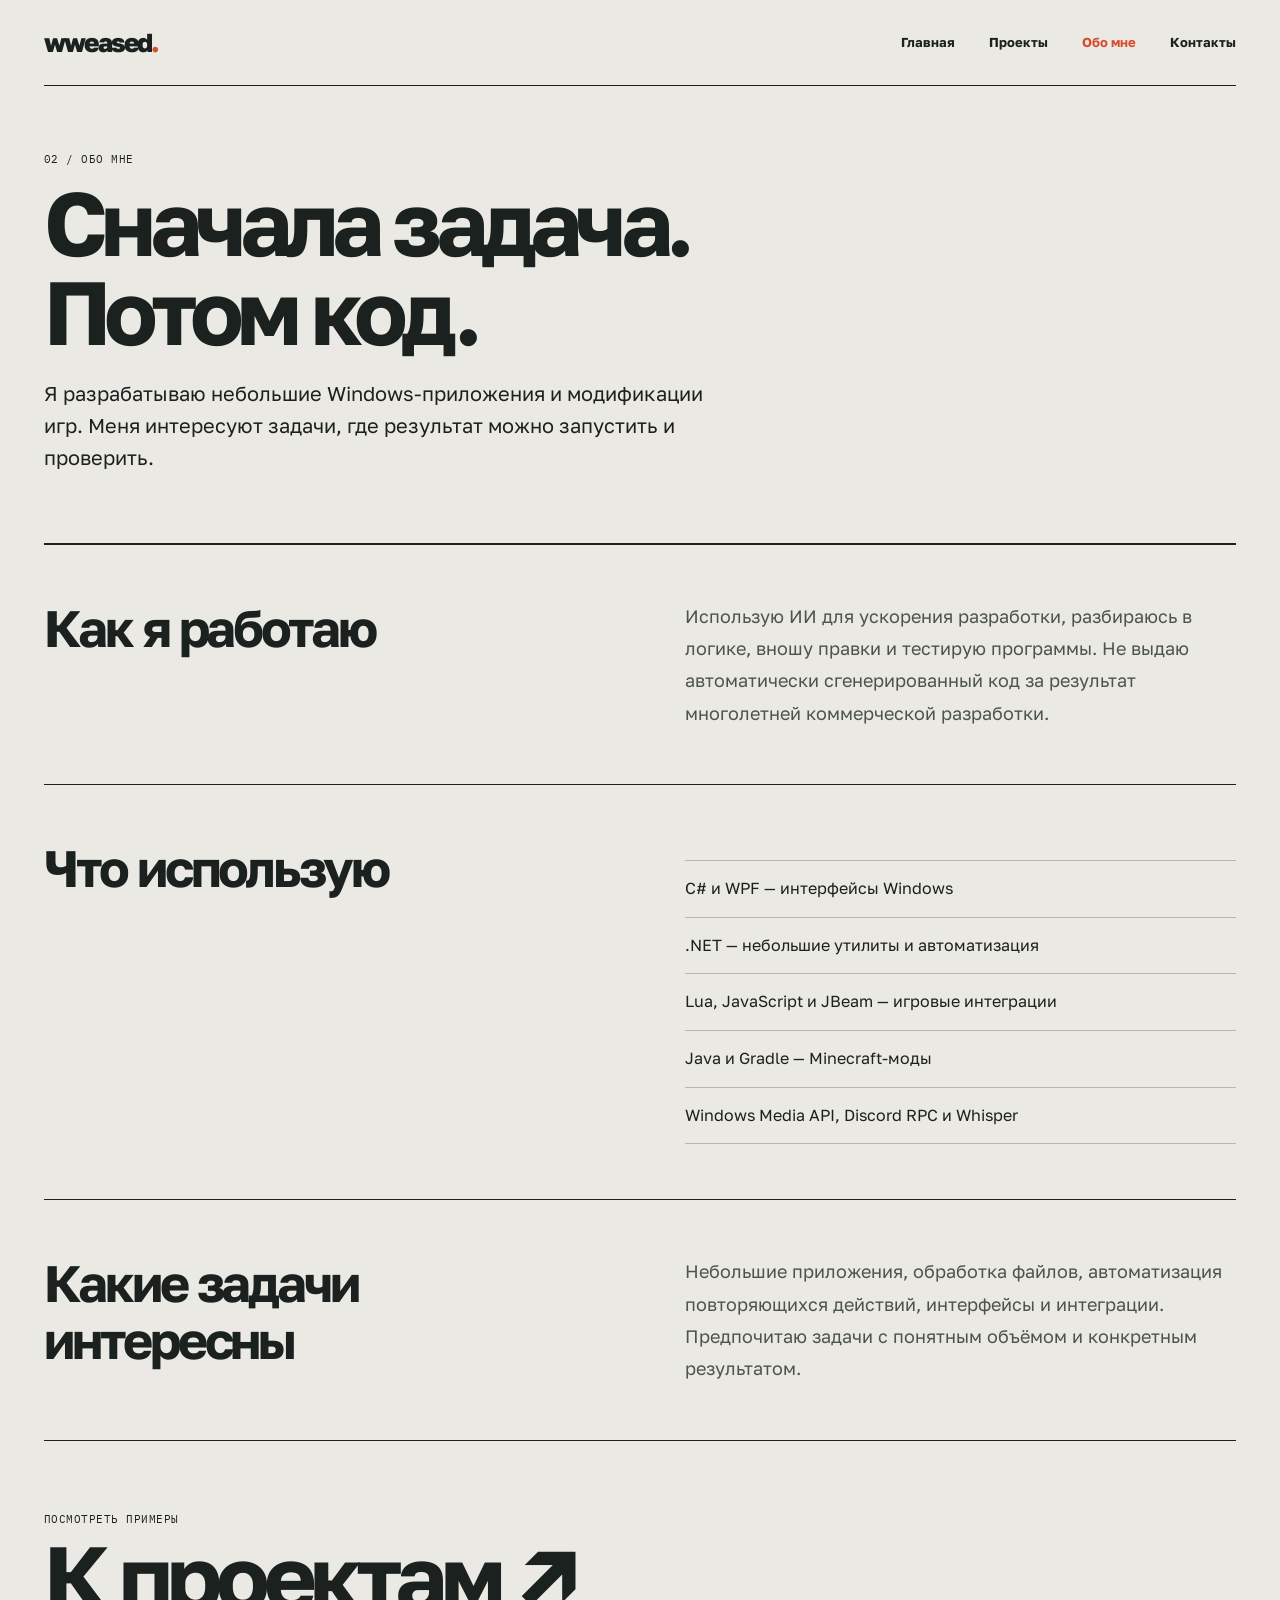
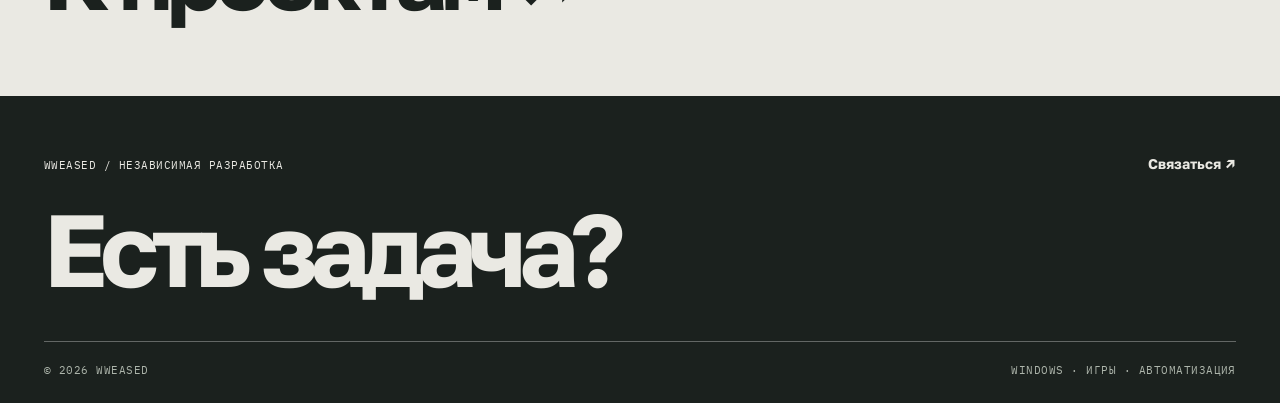
==== about/index.html @ 11108997 "Build multi-page portfolio: about/index.html" ====
<!doctype html><html lang="ru"><head><meta charset="utf-8"><meta name="viewport" content="width=device-width,initial-scale=1"><meta name="theme-color" content="#eae9e3"><meta name="description" content="О разработчике wweased и его подходе"><title>Обо мне — wweased</title><link rel="stylesheet" href="/assets/style.css"></head><body><div class="wrap"><header class="top"><a class="logo" href="/">wweased<i>.</i></a><button class="menu" type="button" aria-expanded="false" aria-controls="mainnav">Меню</button><nav class="nav" id="mainnav" aria-label="Основная навигация"><a href="/" >Главная</a><a href="/projects/" >Проекты</a><a href="/about/" aria-current="page">Обо мне</a><a href="/contact/" >Контакты</a></nav></header><main><header class="pagehead"><div class="mono">02 / Обо мне</div><h1>Сначала задача.<br>Потом код.</h1><p>Я разрабатываю небольшие Windows-приложения и модификации игр. Меня интересуют задачи, где результат можно запустить и проверить.</p></header><div class="case-grid"><h2>Как я работаю</h2><p>Использую ИИ для ускорения разработки, разбираюсь в логике, вношу правки и тестирую программы. Не выдаю автоматически сгенерированный код за результат многолетней коммерческой разработки.</p></div><div class="case-grid"><h2>Что использую</h2><div><ul class="featurelist"><li>C# и WPF — интерфейсы Windows</li><li>.NET — небольшие утилиты и автоматизация</li><li>Lua, JavaScript и JBeam — игровые интеграции</li><li>Java и Gradle — Minecraft-моды</li><li>Windows Media API, Discord RPC и Whisper</li></ul></div></div><div class="case-grid"><h2>Какие задачи интересны</h2><p>Небольшие приложения, обработка файлов, автоматизация повторяющихся действий, интерфейсы и интеграции. Предпочитаю задачи с понятным объёмом и конкретным результатом.</p></div><div class="next"><div class="mono">Посмотреть примеры</div><a href="/projects/">К проектам ↗</a></div></main></div><footer class="footer"><div class="wrap"><div class="footer-top"><div><span class="mono">wweased / независимая разработка</span><h2>Есть задача?</h2></div><div><a class="textlink" href="/contact/">Связаться ↗</a></div></div><div class="footer-bottom mono"><span>© 2026 wweased</span><span>Windows · Игры · Автоматизация</span></div></div></footer><script src="/assets/site.js" defer></script></body></html>
---- assets/style.css ----
@import url('https://fonts.googleapis.com/css2?family=Golos+Text:wght@400;500;600;700;800&family=IBM+Plex+Mono:wght@400;500&display=swap');
:root{--paper:#eae9e3;--ink:#1b211e;--muted:#69716a;--rule:#b4b8b0;--accent:#d74e2f;--dark:#1b211e}*{box-sizing:border-box}html{scroll-behavior:smooth}body{margin:0;background:var(--paper);color:var(--ink);font:16px/1.6 'Golos Text',Arial,sans-serif}a{color:inherit;text-decoration:none}button{font:inherit}a:focus-visible,button:focus-visible{outline:3px solid var(--accent);outline-offset:5px}::selection{background:var(--accent);color:white}.wrap{width:min(1380px,calc(100% - 88px));margin:auto}.mono{font:11px/1.5 'IBM Plex Mono',monospace;letter-spacing:.045em;text-transform:uppercase}.top{height:86px;border-bottom:1px solid var(--ink);display:flex;align-items:center;justify-content:space-between;gap:25px}.logo{font-size:26px;font-weight:800;letter-spacing:-1.8px}.logo i{font-style:normal;color:var(--accent)}.nav{display:flex;gap:34px;align-items:center}.nav a{font-size:13px;font-weight:700}.nav a[aria-current=page],.nav a:hover,.textlink:hover{color:var(--accent)}.menu{display:none;border:1px solid var(--ink);background:transparent;padding:8px 12px}.intro{padding:70px 0 80px;border-bottom:1px solid var(--ink)}.eyebrow{color:var(--muted);display:flex;justify-content:space-between}.intro h1{font-size:clamp(62px,11vw,154px);line-height:.92;letter-spacing:-.085em;font-weight:700;max-width:1160px;margin:65px 0 50px}.intro h1 em{font-style:normal;color:var(--accent)}.intro .desc{display:flex;justify-content:space-between;align-items:end;gap:35px}.intro p{font-size:clamp(19px,2.2vw,29px);letter-spacing:-.025em;line-height:1.45;max-width:660px;margin:0}.textlink{display:inline-flex;align-items:center;gap:20px;border-bottom:1px solid var(--ink);padding-bottom:8px;font-weight:700;font-size:14px;white-space:nowrap}.sectionbar{display:flex;justify-content:space-between;align-items:end;gap:20px;padding:50px 0 25px}.sectionbar h2,.pagehead h1{font-size:clamp(48px,7vw,94px);line-height:1;letter-spacing:-.075em;margin:10px 0 0}.sectionbar .mono{color:var(--muted)}.projectrow{display:grid;grid-template-columns:1fr 1.05fr;gap:35px;border-top:1px solid var(--ink);padding:34px 0 60px;min-height:430px}.projectrow .number{color:var(--muted)}.projectrow h3{font-size:clamp(46px,5.6vw,80px);line-height:1;letter-spacing:-.07em;margin:35px 0 22px}.projectrow p{max-width:520px;color:#4d564f;font-size:17px;line-height:1.75}.projectrow .rowlink{margin-top:30px}.visual{position:relative;height:390px;overflow:hidden;background:#253029;color:#f0efe7;display:flex;align-items:center;justify-content:center;isolation:isolate}.visual:before{content:'';position:absolute;inset:0;background:linear-gradient(#ffffff0c 1px,transparent 1px),linear-gradient(90deg,#ffffff0c 1px,transparent 1px);background-size:38px 38px;opacity:.6;z-index:-1}.visual .visualtag{position:absolute;top:19px;left:20px;color:#d7dbd2}.visual .visualfoot{position:absolute;right:20px;bottom:18px;color:#d7dbd2}.visual strong{font-size:clamp(60px,8vw,112px);line-height:1;letter-spacing:-.085em;text-align:center}.visual[data-kind=speechflow]{background:#d2d9cf;color:#1f4339}.visual[data-kind=speechflow] .visualtag,.visual[data-kind=speechflow] .visualfoot{color:#4d645a}.visual[data-kind=autoclicker]{background:#d8d1bf;color:#302e27}.visual[data-kind=autoclicker] .visualtag,.visual[data-kind=autoclicker] .visualfoot{color:#5c5a4f}.visual[data-kind=discordmedia]{background:#2a3048;color:#d5d9ff}.visual[data-kind=minecraft]{background:#59634a;color:#e6ead4}.visual[data-kind=drivebeat]{background:#30332c;color:#e8b39d}.visual .orb{width:235px;height:235px;border:1px solid currentColor;border-radius:50%;display:grid;place-items:center;box-shadow:0 0 0 45px #ffffff0b,0 0 0 90px #ffffff07}.visual .orb span{font-size:76px;font-weight:700}.visual .wave{display:flex;align-items:center;gap:5px;height:160px}.visual .wave i{display:block;width:4px;height:var(--h);background:currentColor;border-radius:3px}.visual .steps{font:18px/2 'IBM Plex Mono',monospace;text-align:left}.visual .steps span{display:block}.visual .discordicon{font-size:130px;font-weight:700}.visual .pixels{font:700 94px/1 'IBM Plex Mono',monospace;letter-spacing:-.12em}.visualnote{font:11px/1.4 'IBM Plex Mono',monospace;color:var(--muted);text-align:right;margin-top:9px}.home-end{padding:25px 0 100px;border-top:1px solid var(--ink);display:flex;justify-content:space-between;gap:25px}.pagehead{padding:65px 0 50px;border-bottom:1px solid var(--ink)}.pagehead p{font-size:20px;max-width:690px;line-height:1.6}.filters{display:flex;gap:9px;flex-wrap:wrap;margin:36px 0 15px}.filter{background:transparent;border:1px solid var(--ink);padding:10px 18px;cursor:pointer;font-size:13px}.filter[aria-pressed=true],.filter:hover{background:var(--ink);color:var(--paper)}.catalog .projectrow[hidden]{display:none}.case-intro{display:grid;grid-template-columns:1fr 1fr;gap:60px;padding:55px 0 65px}.case-intro h2{font-size:clamp(26px,3.2vw,44px);letter-spacing:-.04em;line-height:1.2;margin:0}.case-intro p{font-size:18px;line-height:1.75;color:#4c554f;margin:0}.case-visual .visual{height:clamp(300px,48vw,610px)}.case-visual .visual strong{font-size:clamp(65px,11vw,165px)}.facts{display:grid;grid-template-columns:repeat(3,1fr);gap:30px;border-top:1px solid var(--ink);padding:28px 0 50px}.facts>div .mono{color:var(--muted);margin-bottom:12px}.facts p{margin:0}.case-grid{display:grid;grid-template-columns:1fr 1fr;gap:7vw;border-top:1px solid var(--ink);padding:55px 0}.case-grid h2{font-size:clamp(32px,4vw,54px);line-height:1.1;letter-spacing:-.06em;margin:0}.case-grid p{margin:0;font-size:18px;line-height:1.8;color:#4b544e}.featurelist{border-top:1px solid var(--rule);margin:20px 0 0;padding:0;list-style:none}.featurelist li{border-bottom:1px solid var(--rule);padding:15px 0}.next{padding:70px 0;border-top:1px solid var(--ink)}.next a{font-size:clamp(44px,7vw,100px);line-height:1.1;letter-spacing:-.07em;font-weight:700}.next a:hover{color:var(--accent)}.copybtn{border:1px solid var(--ink);background:transparent;padding:12px 18px;cursor:pointer}.copybtn:hover{background:var(--ink);color:var(--paper)}.contactoptions{display:grid;grid-template-columns:1fr 1fr;gap:40px;padding:55px 0 120px}.contactoptions>div{border-top:1px solid var(--ink);padding-top:20px}.contactoptions h2{font-size:34px;letter-spacing:-.05em}.contactoptions p{color:var(--muted)}.footer{background:var(--dark);color:var(--paper);padding:55px 0 25px}.footer-top{display:flex;justify-content:space-between;gap:30px}.footer h2{font-size:clamp(45px,8vw,105px);letter-spacing:-.08em;line-height:1;margin:22px 0 40px}.footer a:hover{color:#f18b6f}.footer-bottom{border-top:1px solid #ffffff50;padding-top:20px;display:flex;justify-content:space-between;color:#adb5ab}.lightbox{border:0;padding:0;max-width:90vw;max-height:90vh;background:var(--paper);color:var(--ink)}.lightbox::backdrop{background:#111c}.lightbox img{display:block;max-width:85vw;max-height:80vh}.lightbox button{float:right;margin:8px}.screenshot{max-width:100%;height:auto;display:block;cursor:zoom-in}#gallery{display:grid;grid-template-columns:repeat(2,1fr);gap:18px;margin:35px 0}#gallery:empty{display:none}.screenshot-caption{color:var(--muted);font-size:12px}@media(max-width:800px){.wrap{width:calc(100% - 38px)}.top{height:68px}.menu{display:block}.nav{display:none;position:absolute;top:68px;left:0;right:0;background:var(--paper);z-index:10;padding:24px 19px;border-bottom:1px solid var(--ink);flex-direction:column;align-items:stretch;gap:18px}.nav.open{display:flex}.intro{padding:48px 0 55px}.intro h1{font-size:clamp(57px,12vw,94px);margin:55px 0 35px}.intro .desc{display:block}.intro .textlink{margin-top:30px}.projectrow{grid-template-columns:1fr;gap:20px;padding:25px 0 45px}.projectrow h3{margin:20px 0}.visual{height:320px}.case-intro,.case-grid,.contactoptions{grid-template-columns:1fr;gap:22px}.facts{grid-template-columns:1fr;gap:20px}.home-end{display:block}.home-end a{margin-top:20px}.footer-top,.footer-bottom{display:block}.footer-bottom span{display:block;margin-bottom:10px}.pagehead{padding:45px 0}.case-intro{padding:35px 0}.case-grid{padding:40px 0}#gallery{grid-template-columns:1fr}}@media(prefers-reduced-motion:reduce){*{scroll-behavior:auto!important;animation:none!important;transition:none!important}}
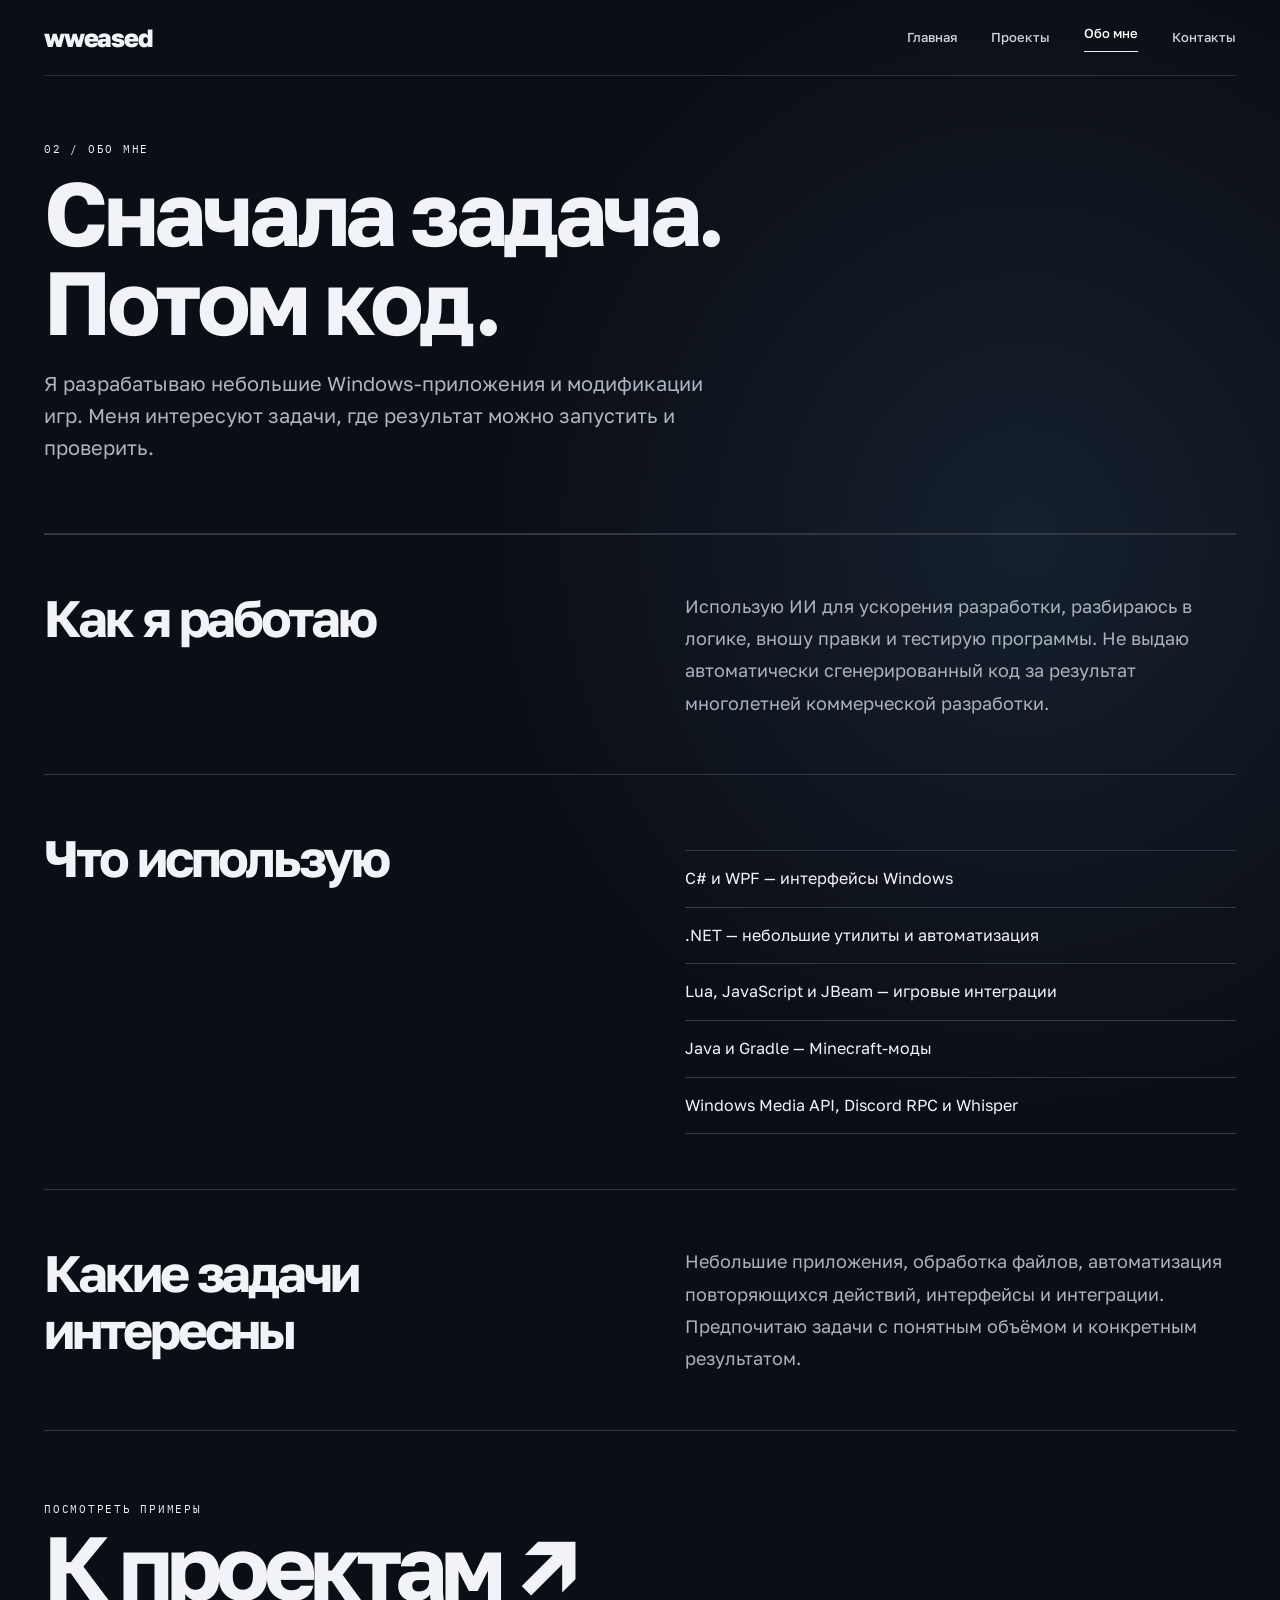
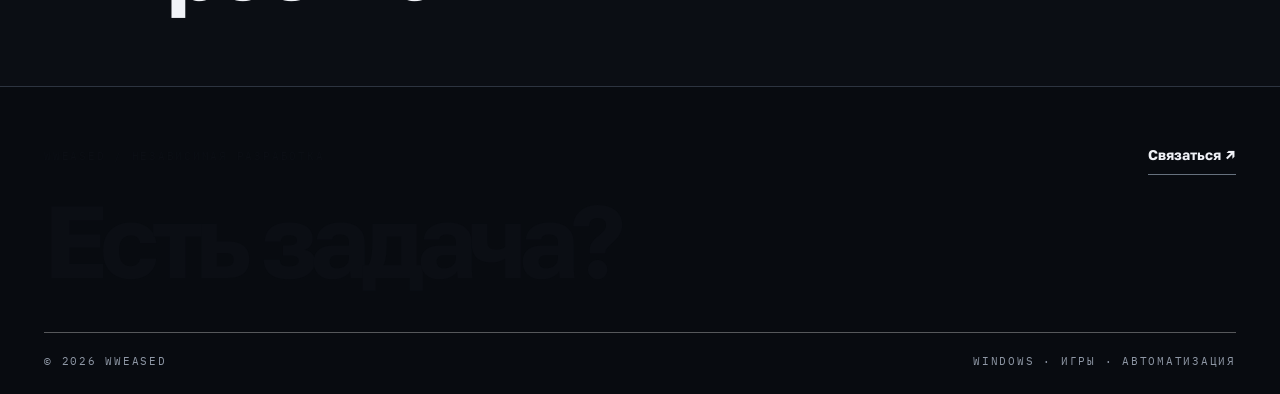
==== commit 80729160: "Apply dark reference-inspired portfolio design" ====
--- a/about/index.html
+++ b/about/index.html
@@ -1 +1 @@
-<!doctype html><html lang="ru"><head><meta charset="utf-8"><meta name="viewport" content="width=device-width,initial-scale=1"><meta name="theme-color" content="#eae9e3"><meta name="description" content="О разработчике wweased и его подходе"><title>Обо мне — wweased</title><link rel="stylesheet" href="/assets/style.css"></head><body><div class="wrap"><header class="top"><a class="logo" href="/">wweased<i>.</i></a><button class="menu" type="button" aria-expanded="false" aria-controls="mainnav">Меню</button><nav class="nav" id="mainnav" aria-label="Основная навигация"><a href="/" >Главная</a><a href="/projects/" >Проекты</a><a href="/about/" aria-current="page">Обо мне</a><a href="/contact/" >Контакты</a></nav></header><main><header class="pagehead"><div class="mono">02 / Обо мне</div><h1>Сначала задача.<br>Потом код.</h1><p>Я разрабатываю небольшие Windows-приложения и модификации игр. Меня интересуют задачи, где результат можно запустить и проверить.</p></header><div class="case-grid"><h2>Как я работаю</h2><p>Использую ИИ для ускорения разработки, разбираюсь в логике, вношу правки и тестирую программы. Не выдаю автоматически сгенерированный код за результат многолетней коммерческой разработки.</p></div><div class="case-grid"><h2>Что использую</h2><div><ul class="featurelist"><li>C# и WPF — интерфейсы Windows</li><li>.NET — небольшие утилиты и автоматизация</li><li>Lua, JavaScript и JBeam — игровые интеграции</li><li>Java и Gradle — Minecraft-моды</li><li>Windows Media API, Discord RPC и Whisper</li></ul></div></div><div class="case-grid"><h2>Какие задачи интересны</h2><p>Небольшие приложения, обработка файлов, автоматизация повторяющихся действий, интерфейсы и интеграции. Предпочитаю задачи с понятным объёмом и конкретным результатом.</p></div><div class="next"><div class="mono">Посмотреть примеры</div><a href="/projects/">К проектам ↗</a></div></main></div><footer class="footer"><div class="wrap"><div class="footer-top"><div><span class="mono">wweased / независимая разработка</span><h2>Есть задача?</h2></div><div><a class="textlink" href="/contact/">Связаться ↗</a></div></div><div class="footer-bottom mono"><span>© 2026 wweased</span><span>Windows · Игры · Автоматизация</span></div></div></footer><script src="/assets/site.js" defer></script></body></html>+<!doctype html><html lang="ru"><head><meta charset="utf-8"><meta name="viewport" content="width=device-width,initial-scale=1"><meta name="theme-color" content="#0b0e14"><meta name="description" content="О разработчике wweased и его подходе"><title>Обо мне — wweased</title><link rel="stylesheet" href="/assets/style.css"></head><body><div class="wrap"><header class="top"><a class="logo" href="/">wweased<i>.</i></a><button class="menu" type="button" aria-expanded="false" aria-controls="mainnav">Меню</button><nav class="nav" id="mainnav" aria-label="Основная навигация"><a href="/" >Главная</a><a href="/projects/" >Проекты</a><a href="/about/" aria-current="page">Обо мне</a><a href="/contact/" >Контакты</a></nav></header><main><header class="pagehead"><div class="mono">02 / Обо мне</div><h1>Сначала задача.<br>Потом код.</h1><p>Я разрабатываю небольшие Windows-приложения и модификации игр. Меня интересуют задачи, где результат можно запустить и проверить.</p></header><div class="case-grid"><h2>Как я работаю</h2><p>Использую ИИ для ускорения разработки, разбираюсь в логике, вношу правки и тестирую программы. Не выдаю автоматически сгенерированный код за результат многолетней коммерческой разработки.</p></div><div class="case-grid"><h2>Что использую</h2><div><ul class="featurelist"><li>C# и WPF — интерфейсы Windows</li><li>.NET — небольшие утилиты и автоматизация</li><li>Lua, JavaScript и JBeam — игровые интеграции</li><li>Java и Gradle — Minecraft-моды</li><li>Windows Media API, Discord RPC и Whisper</li></ul></div></div><div class="case-grid"><h2>Какие задачи интересны</h2><p>Небольшие приложения, обработка файлов, автоматизация повторяющихся действий, интерфейсы и интеграции. Предпочитаю задачи с понятным объёмом и конкретным результатом.</p></div><div class="next"><div class="mono">Посмотреть примеры</div><a href="/projects/">К проектам ↗</a></div></main></div><footer class="footer"><div class="wrap"><div class="footer-top"><div><span class="mono">wweased / независимая разработка</span><h2>Есть задача?</h2></div><div><a class="textlink" href="/contact/">Связаться ↗</a></div></div><div class="footer-bottom mono"><span>© 2026 wweased</span><span>Windows · Игры · Автоматизация</span></div></div></footer><script src="/assets/site.js" defer></script></body></html>
--- a/assets/style.css
+++ b/assets/style.css
@@ -1,2 +1,7 @@
 @import url('https://fonts.googleapis.com/css2?family=Golos+Text:wght@400;500;600;700;800&family=IBM+Plex+Mono:wght@400;500&display=swap');
-:root{--paper:#eae9e3;--ink:#1b211e;--muted:#69716a;--rule:#b4b8b0;--accent:#d74e2f;--dark:#1b211e}*{box-sizing:border-box}html{scroll-behavior:smooth}body{margin:0;background:var(--paper);color:var(--ink);font:16px/1.6 'Golos Text',Arial,sans-serif}a{color:inherit;text-decoration:none}button{font:inherit}a:focus-visible,button:focus-visible{outline:3px solid var(--accent);outline-offset:5px}::selection{background:var(--accent);color:white}.wrap{width:min(1380px,calc(100% - 88px));margin:auto}.mono{font:11px/1.5 'IBM Plex Mono',monospace;letter-spacing:.045em;text-transform:uppercase}.top{height:86px;border-bottom:1px solid var(--ink);display:flex;align-items:center;justify-content:space-between;gap:25px}.logo{font-size:26px;font-weight:800;letter-spacing:-1.8px}.logo i{font-style:normal;color:var(--accent)}.nav{display:flex;gap:34px;align-items:center}.nav a{font-size:13px;font-weight:700}.nav a[aria-current=page],.nav a:hover,.textlink:hover{color:var(--accent)}.menu{display:none;border:1px solid var(--ink);background:transparent;padding:8px 12px}.intro{padding:70px 0 80px;border-bottom:1px solid var(--ink)}.eyebrow{color:var(--muted);display:flex;justify-content:space-between}.intro h1{font-size:clamp(62px,11vw,154px);line-height:.92;letter-spacing:-.085em;font-weight:700;max-width:1160px;margin:65px 0 50px}.intro h1 em{font-style:normal;color:var(--accent)}.intro .desc{display:flex;justify-content:space-between;align-items:end;gap:35px}.intro p{font-size:clamp(19px,2.2vw,29px);letter-spacing:-.025em;line-height:1.45;max-width:660px;margin:0}.textlink{display:inline-flex;align-items:center;gap:20px;border-bottom:1px solid var(--ink);padding-bottom:8px;font-weight:700;font-size:14px;white-space:nowrap}.sectionbar{display:flex;justify-content:space-between;align-items:end;gap:20px;padding:50px 0 25px}.sectionbar h2,.pagehead h1{font-size:clamp(48px,7vw,94px);line-height:1;letter-spacing:-.075em;margin:10px 0 0}.sectionbar .mono{color:var(--muted)}.projectrow{display:grid;grid-template-columns:1fr 1.05fr;gap:35px;border-top:1px solid var(--ink);padding:34px 0 60px;min-height:430px}.projectrow .number{color:var(--muted)}.projectrow h3{font-size:clamp(46px,5.6vw,80px);line-height:1;letter-spacing:-.07em;margin:35px 0 22px}.projectrow p{max-width:520px;color:#4d564f;font-size:17px;line-height:1.75}.projectrow .rowlink{margin-top:30px}.visual{position:relative;height:390px;overflow:hidden;background:#253029;color:#f0efe7;display:flex;align-items:center;justify-content:center;isolation:isolate}.visual:before{content:'';position:absolute;inset:0;background:linear-gradient(#ffffff0c 1px,transparent 1px),linear-gradient(90deg,#ffffff0c 1px,transparent 1px);background-size:38px 38px;opacity:.6;z-index:-1}.visual .visualtag{position:absolute;top:19px;left:20px;color:#d7dbd2}.visual .visualfoot{position:absolute;right:20px;bottom:18px;color:#d7dbd2}.visual strong{font-size:clamp(60px,8vw,112px);line-height:1;letter-spacing:-.085em;text-align:center}.visual[data-kind=speechflow]{background:#d2d9cf;color:#1f4339}.visual[data-kind=speechflow] .visualtag,.visual[data-kind=speechflow] .visualfoot{color:#4d645a}.visual[data-kind=autoclicker]{background:#d8d1bf;color:#302e27}.visual[data-kind=autoclicker] .visualtag,.visual[data-kind=autoclicker] .visualfoot{color:#5c5a4f}.visual[data-kind=discordmedia]{background:#2a3048;color:#d5d9ff}.visual[data-kind=minecraft]{background:#59634a;color:#e6ead4}.visual[data-kind=drivebeat]{background:#30332c;color:#e8b39d}.visual .orb{width:235px;height:235px;border:1px solid currentColor;border-radius:50%;display:grid;place-items:center;box-shadow:0 0 0 45px #ffffff0b,0 0 0 90px #ffffff07}.visual .orb span{font-size:76px;font-weight:700}.visual .wave{display:flex;align-items:center;gap:5px;height:160px}.visual .wave i{display:block;width:4px;height:var(--h);background:currentColor;border-radius:3px}.visual .steps{font:18px/2 'IBM Plex Mono',monospace;text-align:left}.visual .steps span{display:block}.visual .discordicon{font-size:130px;font-weight:700}.visual .pixels{font:700 94px/1 'IBM Plex Mono',monospace;letter-spacing:-.12em}.visualnote{font:11px/1.4 'IBM Plex Mono',monospace;color:var(--muted);text-align:right;margin-top:9px}.home-end{padding:25px 0 100px;border-top:1px solid var(--ink);display:flex;justify-content:space-between;gap:25px}.pagehead{padding:65px 0 50px;border-bottom:1px solid var(--ink)}.pagehead p{font-size:20px;max-width:690px;line-height:1.6}.filters{display:flex;gap:9px;flex-wrap:wrap;margin:36px 0 15px}.filter{background:transparent;border:1px solid var(--ink);padding:10px 18px;cursor:pointer;font-size:13px}.filter[aria-pressed=true],.filter:hover{background:var(--ink);color:var(--paper)}.catalog .projectrow[hidden]{display:none}.case-intro{display:grid;grid-template-columns:1fr 1fr;gap:60px;padding:55px 0 65px}.case-intro h2{font-size:clamp(26px,3.2vw,44px);letter-spacing:-.04em;line-height:1.2;margin:0}.case-intro p{font-size:18px;line-height:1.75;color:#4c554f;margin:0}.case-visual .visual{height:clamp(300px,48vw,610px)}.case-visual .visual strong{font-size:clamp(65px,11vw,165px)}.facts{display:grid;grid-template-columns:repeat(3,1fr);gap:30px;border-top:1px solid var(--ink);padding:28px 0 50px}.facts>div .mono{color:var(--muted);margin-bottom:12px}.facts p{margin:0}.case-grid{display:grid;grid-template-columns:1fr 1fr;gap:7vw;border-top:1px solid var(--ink);padding:55px 0}.case-grid h2{font-size:clamp(32px,4vw,54px);line-height:1.1;letter-spacing:-.06em;margin:0}.case-grid p{margin:0;font-size:18px;line-height:1.8;color:#4b544e}.featurelist{border-top:1px solid var(--rule);margin:20px 0 0;padding:0;list-style:none}.featurelist li{border-bottom:1px solid var(--rule);padding:15px 0}.next{padding:70px 0;border-top:1px solid var(--ink)}.next a{font-size:clamp(44px,7vw,100px);line-height:1.1;letter-spacing:-.07em;font-weight:700}.next a:hover{color:var(--accent)}.copybtn{border:1px solid var(--ink);background:transparent;padding:12px 18px;cursor:pointer}.copybtn:hover{background:var(--ink);color:var(--paper)}.contactoptions{display:grid;grid-template-columns:1fr 1fr;gap:40px;padding:55px 0 120px}.contactoptions>div{border-top:1px solid var(--ink);padding-top:20px}.contactoptions h2{font-size:34px;letter-spacing:-.05em}.contactoptions p{color:var(--muted)}.footer{background:var(--dark);color:var(--paper);padding:55px 0 25px}.footer-top{display:flex;justify-content:space-between;gap:30px}.footer h2{font-size:clamp(45px,8vw,105px);letter-spacing:-.08em;line-height:1;margin:22px 0 40px}.footer a:hover{color:#f18b6f}.footer-bottom{border-top:1px solid #ffffff50;padding-top:20px;display:flex;justify-content:space-between;color:#adb5ab}.lightbox{border:0;padding:0;max-width:90vw;max-height:90vh;background:var(--paper);color:var(--ink)}.lightbox::backdrop{background:#111c}.lightbox img{display:block;max-width:85vw;max-height:80vh}.lightbox button{float:right;margin:8px}.screenshot{max-width:100%;height:auto;display:block;cursor:zoom-in}#gallery{display:grid;grid-template-columns:repeat(2,1fr);gap:18px;margin:35px 0}#gallery:empty{display:none}.screenshot-caption{color:var(--muted);font-size:12px}@media(max-width:800px){.wrap{width:calc(100% - 38px)}.top{height:68px}.menu{display:block}.nav{display:none;position:absolute;top:68px;left:0;right:0;background:var(--paper);z-index:10;padding:24px 19px;border-bottom:1px solid var(--ink);flex-direction:column;align-items:stretch;gap:18px}.nav.open{display:flex}.intro{padding:48px 0 55px}.intro h1{font-size:clamp(57px,12vw,94px);margin:55px 0 35px}.intro .desc{display:block}.intro .textlink{margin-top:30px}.projectrow{grid-template-columns:1fr;gap:20px;padding:25px 0 45px}.projectrow h3{margin:20px 0}.visual{height:320px}.case-intro,.case-grid,.contactoptions{grid-template-columns:1fr;gap:22px}.facts{grid-template-columns:1fr;gap:20px}.home-end{display:block}.home-end a{margin-top:20px}.footer-top,.footer-bottom{display:block}.footer-bottom span{display:block;margin-bottom:10px}.pagehead{padding:45px 0}.case-intro{padding:35px 0}.case-grid{padding:40px 0}#gallery{grid-template-columns:1fr}}@media(prefers-reduced-motion:reduce){*{scroll-behavior:auto!important;animation:none!important;transition:none!important}}+:root{--paper:#eae9e3;--ink:#1b211e;--muted:#69716a;--rule:#b4b8b0;--accent:#d74e2f;--dark:#1b211e}*{box-sizing:border-box}html{scroll-behavior:smooth}body{margin:0;background:var(--paper);color:var(--ink);font:16px/1.6 'Golos Text',Arial,sans-serif}a{color:inherit;text-decoration:none}button{font:inherit}a:focus-visible,button:focus-visible{outline:3px solid var(--accent);outline-offset:5px}::selection{background:var(--accent);color:white}.wrap{width:min(1380px,calc(100% - 88px));margin:auto}.mono{font:11px/1.5 'IBM Plex Mono',monospace;letter-spacing:.045em;text-transform:uppercase}.top{height:86px;border-bottom:1px solid var(--ink);display:flex;align-items:center;justify-content:space-between;gap:25px}.logo{font-size:26px;font-weight:800;letter-spacing:-1.8px}.logo i{font-style:normal;color:var(--accent)}.nav{display:flex;gap:34px;align-items:center}.nav a{font-size:13px;font-weight:700}.nav a[aria-current=page],.nav a:hover,.textlink:hover{color:var(--accent)}.menu{display:none;border:1px solid var(--ink);background:transparent;padding:8px 12px}.intro{padding:70px 0 80px;border-bottom:1px solid var(--ink)}.eyebrow{color:var(--muted);display:flex;justify-content:space-between}.intro h1{font-size:clamp(62px,11vw,154px);line-height:.92;letter-spacing:-.085em;font-weight:700;max-width:1160px;margin:65px 0 50px}.intro h1 em{font-style:normal;color:var(--accent)}.intro .desc{display:flex;justify-content:space-between;align-items:end;gap:35px}.intro p{font-size:clamp(19px,2.2vw,29px);letter-spacing:-.025em;line-height:1.45;max-width:660px;margin:0}.textlink{display:inline-flex;align-items:center;gap:20px;border-bottom:1px solid var(--ink);padding-bottom:8px;font-weight:700;font-size:14px;white-space:nowrap}.sectionbar{display:flex;justify-content:space-between;align-items:end;gap:20px;padding:50px 0 25px}.sectionbar h2,.pagehead h1{font-size:clamp(48px,7vw,94px);line-height:1;letter-spacing:-.075em;margin:10px 0 0}.sectionbar .mono{color:var(--muted)}.projectrow{display:grid;grid-template-columns:1fr 1.05fr;gap:35px;border-top:1px solid var(--ink);padding:34px 0 60px;min-height:430px}.projectrow .number{color:var(--muted)}.projectrow h3{font-size:clamp(46px,5.6vw,80px);line-height:1;letter-spacing:-.07em;margin:35px 0 22px}.projectrow p{max-width:520px;color:#4d564f;font-size:17px;line-height:1.75}.projectrow .rowlink{margin-top:30px}.visual{position:relative;height:390px;overflow:hidden;background:#253029;color:#f0efe7;display:flex;align-items:center;justify-content:center;isolation:isolate}.visual:before{content:'';position:absolute;inset:0;background:linear-gradient(#ffffff0c 1px,transparent 1px),linear-gradient(90deg,#ffffff0c 1px,transparent 1px);background-size:38px 38px;opacity:.6;z-index:-1}.visual .visualtag{position:absolute;top:19px;left:20px;color:#d7dbd2}.visual .visualfoot{position:absolute;right:20px;bottom:18px;color:#d7dbd2}.visual strong{font-size:clamp(60px,8vw,112px);line-height:1;letter-spacing:-.085em;text-align:center}.visual[data-kind=speechflow]{background:#d2d9cf;color:#1f4339}.visual[data-kind=speechflow] .visualtag,.visual[data-kind=speechflow] .visualfoot{color:#4d645a}.visual[data-kind=autoclicker]{background:#d8d1bf;color:#302e27}.visual[data-kind=autoclicker] .visualtag,.visual[data-kind=autoclicker] .visualfoot{color:#5c5a4f}.visual[data-kind=discordmedia]{background:#2a3048;color:#d5d9ff}.visual[data-kind=minecraft]{background:#59634a;color:#e6ead4}.visual[data-kind=drivebeat]{background:#30332c;color:#e8b39d}.visual .orb{width:235px;height:235px;border:1px solid currentColor;border-radius:50%;display:grid;place-items:center;box-shadow:0 0 0 45px #ffffff0b,0 0 0 90px #ffffff07}.visual .orb span{font-size:76px;font-weight:700}.visual .wave{display:flex;align-items:center;gap:5px;height:160px}.visual .wave i{display:block;width:4px;height:var(--h);background:currentColor;border-radius:3px}.visual .steps{font:18px/2 'IBM Plex Mono',monospace;text-align:left}.visual .steps span{display:block}.visual .discordicon{font-size:130px;font-weight:700}.visual .pixels{font:700 94px/1 'IBM Plex Mono',monospace;letter-spacing:-.12em}.visualnote{font:11px/1.4 'IBM Plex Mono',monospace;color:var(--muted);text-align:right;margin-top:9px}.home-end{padding:25px 0 100px;border-top:1px solid var(--ink);display:flex;justify-content:space-between;gap:25px}.pagehead{padding:65px 0 50px;border-bottom:1px solid var(--ink)}.pagehead p{font-size:20px;max-width:690px;line-height:1.6}.filters{display:flex;gap:9px;flex-wrap:wrap;margin:36px 0 15px}.filter{background:transparent;border:1px solid var(--ink);padding:10px 18px;cursor:pointer;font-size:13px}.filter[aria-pressed=true],.filter:hover{background:var(--ink);color:var(--paper)}.catalog .projectrow[hidden]{display:none}.case-intro{display:grid;grid-template-columns:1fr 1fr;gap:60px;padding:55px 0 65px}.case-intro h2{font-size:clamp(26px,3.2vw,44px);letter-spacing:-.04em;line-height:1.2;margin:0}.case-intro p{font-size:18px;line-height:1.75;color:#4c554f;margin:0}.case-visual .visual{height:clamp(300px,48vw,610px)}.case-visual .visual strong{font-size:clamp(65px,11vw,165px)}.facts{display:grid;grid-template-columns:repeat(3,1fr);gap:30px;border-top:1px solid var(--ink);padding:28px 0 50px}.facts>div .mono{color:var(--muted);margin-bottom:12px}.facts p{margin:0}.case-grid{display:grid;grid-template-columns:1fr 1fr;gap:7vw;border-top:1px solid var(--ink);padding:55px 0}.case-grid h2{font-size:clamp(32px,4vw,54px);line-height:1.1;letter-spacing:-.06em;margin:0}.case-grid p{margin:0;font-size:18px;line-height:1.8;color:#4b544e}.featurelist{border-top:1px solid var(--rule);margin:20px 0 0;padding:0;list-style:none}.featurelist li{border-bottom:1px solid var(--rule);padding:15px 0}.next{padding:70px 0;border-top:1px solid var(--ink)}.next a{font-size:clamp(44px,7vw,100px);line-height:1.1;letter-spacing:-.07em;font-weight:700}.next a:hover{color:var(--accent)}.copybtn{border:1px solid var(--ink);background:transparent;padding:12px 18px;cursor:pointer}.copybtn:hover{background:var(--ink);color:var(--paper)}.contactoptions{display:grid;grid-template-columns:1fr 1fr;gap:40px;padding:55px 0 120px}.contactoptions>div{border-top:1px solid var(--ink);padding-top:20px}.contactoptions h2{font-size:34px;letter-spacing:-.05em}.contactoptions p{color:var(--muted)}.footer{background:var(--dark);color:var(--paper);padding:55px 0 25px}.footer-top{display:flex;justify-content:space-between;gap:30px}.footer h2{font-size:clamp(45px,8vw,105px);letter-spacing:-.08em;line-height:1;margin:22px 0 40px}.footer a:hover{color:#f18b6f}.footer-bottom{border-top:1px solid #ffffff50;padding-top:20px;display:flex;justify-content:space-between;color:#adb5ab}.lightbox{border:0;padding:0;max-width:90vw;max-height:90vh;background:var(--paper);color:var(--ink)}.lightbox::backdrop{background:#111c}.lightbox img{display:block;max-width:85vw;max-height:80vh}.lightbox button{float:right;margin:8px}.screenshot{max-width:100%;height:auto;display:block;cursor:zoom-in}#gallery{display:grid;grid-template-columns:repeat(2,1fr);gap:18px;margin:35px 0}#gallery:empty{display:none}.screenshot-caption{color:var(--muted);font-size:12px}@media(max-width:800px){.wrap{width:calc(100% - 38px)}.top{height:68px}.menu{display:block}.nav{display:none;position:absolute;top:68px;left:0;right:0;background:var(--paper);z-index:10;padding:24px 19px;border-bottom:1px solid var(--ink);flex-direction:column;align-items:stretch;gap:18px}.nav.open{display:flex}.intro{padding:48px 0 55px}.intro h1{font-size:clamp(57px,12vw,94px);margin:55px 0 35px}.intro .desc{display:block}.intro .textlink{margin-top:30px}.projectrow{grid-template-columns:1fr;gap:20px;padding:25px 0 45px}.projectrow h3{margin:20px 0}.visual{height:320px}.case-intro,.case-grid,.contactoptions{grid-template-columns:1fr;gap:22px}.facts{grid-template-columns:1fr;gap:20px}.home-end{display:block}.home-end a{margin-top:20px}.footer-top,.footer-bottom{display:block}.footer-bottom span{display:block;margin-bottom:10px}.pagehead{padding:45px 0}.case-intro{padding:35px 0}.case-grid{padding:40px 0}#gallery{grid-template-columns:1fr}}@media(prefers-reduced-motion:reduce){*{scroll-behavior:auto!important;animation:none!important;transition:none!important}}
+/* Dark portfolio visual system — reference-inspired */
+:root{--paper:#0b0e14;--ink:#f1f3f8;--muted:#a0a7b3;--rule:#29303b;--accent:#8cb9e8;--dark:#080b10}body{background:radial-gradient(ellipse 65% 45% at 80% 27%,#15202e 0%,transparent 65%),#0b0e14;color:var(--ink);font-family:'Golos Text',Arial,sans-serif}a:focus-visible,button:focus-visible{outline-color:#a8c8f6}::selection{background:#d9e8ff;color:#111}.top{height:76px;border-color:#2a303a}.logo{font-size:25px;letter-spacing:-1.2px}.logo i{display:none}.nav a{font-weight:500;color:#cdd2dd}.nav a[aria-current=page],.nav a:hover,.textlink:hover{color:#fff}.nav a[aria-current=page]{border-bottom:1px solid #e8ecf3;padding-bottom:8px}.mono{letter-spacing:.16em}.eyebrow{color:#b9c1cf}.intro{padding:68px 0 68px;border-color:#2c323d;position:relative}.intro h1{font-size:clamp(55px,5.2vw,78px);letter-spacing:-.05em;line-height:1.12;font-weight:700;margin:38px 0 18px;max-width:750px}.intro h1 em{color:#f2f3f7}.intro p{font-size:18px;line-height:1.65;color:#aeb5c0;max-width:640px;letter-spacing:0}.intro .desc{display:block}.intro .textlink{margin-top:30px}.textlink{border-color:#66717e;color:#f0f2f7}.intro .textlink{padding:13px 21px;border:1px solid #d2d9e2;border-radius:8px;background:#e6eaf0;color:#171b22}.intro .textlink:hover{background:#fff;color:#111}.sectionbar{padding:52px 0 28px}.sectionbar h2{font-size:clamp(28px,3vw,38px);letter-spacing:-.045em}.sectionbar .mono{color:#adb4c1}.projectrow{border-color:#2d3440}.projectrow p,.case-grid p,.case-intro p,.contactoptions p{color:#aab2be}.projectrow h3{letter-spacing:-.045em}.projectrow .number{color:#adb6c3}.visual{border:1px solid #333b49;border-radius:12px;background:#111821}.visual[data-kind=drivebeat]{background:linear-gradient(135deg,#111a24,#1b2630 75%,#0d121a);color:#d8e9f6}.visual[data-kind=speechflow]{background:linear-gradient(135deg,#151b2b,#111422);color:#a5a4ff}.visual[data-kind=autoclicker]{background:linear-gradient(135deg,#18232d,#131924);color:#d9e7ff}.visual[data-kind=discordmedia]{background:linear-gradient(135deg,#1c1a34,#101322);color:#b5b7ff}.visual[data-kind=minecraft]{background:linear-gradient(135deg,#17251d,#101820);color:#b5dfbf}.visual[data-kind=speechflow] .visualtag,.visual[data-kind=speechflow] .visualfoot,.visual[data-kind=autoclicker] .visualtag,.visual[data-kind=autoclicker] .visualfoot{color:#b6bdcf}.visual .orb{box-shadow:0 0 0 42px #ffffff08,0 0 0 82px #ffffff04}.visualnote{color:#78818d}.home-end,.pagehead,.facts,.case-grid,.next{border-color:#303743}.pagehead h1{letter-spacing:-.05em}.pagehead h1 span{color:#b6d4f6!important}.pagehead p{color:#aeb5c0}.filter{border-color:#3e4652;color:#dce2e9;border-radius:7px}.filter[aria-pressed=true],.filter:hover{background:#e6ebf3;color:#12171d}.featurelist,.featurelist li{border-color:#323a45}.footer{background:#080b10;border-top:1px solid #2d3440}.footer-bottom{color:#8f98a6}.contactoptions>div{border-color:#303743}.copybtn{color:#eef2f7;border-color:#677281;border-radius:7px}.copybtn:hover{background:#e9edf4;color:#151a22}.menu{color:#e9edf4;border-color:#4b5361;border-radius:7px}.lightbox{background:#151b23;color:#e9edf4}.case-intro h2{color:#f0f2f7}
+/* Landing layout from approved visual reference */
+.landing-hero{position:relative;min-height:430px;display:grid;grid-template-columns:1.1fr .9fr;align-items:center;gap:25px;padding:55px 0 55px}.landing-copy{position:relative;z-index:1}.landing-kicker{display:flex;gap:20px;align-items:center;color:#c4cbd5}.landing-kicker:after{content:'';width:92px;height:1px;background:#3b4551}.landing-hero h1{font-size:clamp(46px,4.3vw,70px);line-height:1.09;letter-spacing:-.055em;margin:27px 0 19px;font-weight:700}.landing-hero p{font-size:18px;line-height:1.65;color:#a6aebc;max-width:625px;margin:0}.landing-actions{display:flex;gap:16px;flex-wrap:wrap;margin-top:32px}.landing-actions a{display:inline-flex;gap:15px;align-items:center;justify-content:center;padding:13px 23px;border:1px solid #b3bdcc;border-radius:8px;font-weight:600;font-size:14px;transition:background .2s,color .2s}.landing-actions .primary{background:linear-gradient(180deg,#f3f6fa,#cdd5df);color:#171c23}.landing-actions .secondary{color:#e7ebf2;border-color:#8c97a8}.landing-actions a:hover{background:#fff;color:#111}.prism-wrap{position:relative;min-height:340px;display:grid;place-items:center;overflow:hidden}.prism-wrap:before{content:'';position:absolute;width:360px;height:360px;border:1px dashed #465669;border-radius:50%;opacity:.45}.prism-wrap:after{content:'';position:absolute;width:450px;height:280px;background:radial-gradient(ellipse,#456f9c35,transparent 70%);filter:blur(15px)}.prism{position:relative;z-index:1;width:min(350px,80%);height:290px;transform:rotate(-17deg) skew(-7deg);clip-path:polygon(40% 0,95% 14%,72% 94%,7% 76%);background:linear-gradient(142deg,#162332 4%,#7698b4 24%,#c2e2fa 34%,#344b64 45%,#122134 52%,#6e9abc 67%,#c7e4f7 77%,#25374d 86%);box-shadow:0 0 60px #6fa6d733;border:1px solid #a9c4e8}.prism:before{content:'';position:absolute;inset:0;clip-path:polygon(42% 0,50% 53%,95% 14%,50% 53%,72% 94%,50% 53%,7% 76%,50% 53%);background:#d6eeff8c}.prism:after{content:'';position:absolute;inset:15%;border:1px solid #e6f4ff7c;transform:rotate(21deg)}.featured-head{display:flex;align-items:end;justify-content:space-between;margin:5px 0 30px}.featured-head h2{font-size:clamp(28px,3vw,36px);letter-spacing:-.05em;margin:0}.featured-head a{color:#c1c8d4;font-size:14px}.featured-head a:hover{color:#fff}.featured-grid{display:grid;grid-template-columns:repeat(3,minmax(0,1fr));gap:18px}.feature-card{position:relative;min-height:210px;overflow:hidden;border:1px solid #343c48;border-radius:12px;background:linear-gradient(125deg,#161c25,#10141d);padding:24px 22px;display:flex;flex-direction:column;justify-content:space-between;transition:border-color .2s,transform .2s}.feature-card:hover{border-color:#a4bbd2;transform:translateY(-3px)}.feature-card .card-name{font-size:20px;font-weight:700;letter-spacing:-.03em}.feature-card p{font-size:13px;line-height:1.6;color:#b0b8c4;max-width:230px;margin:8px 0 15px}.feature-card .pill{align-self:flex-start;border:1px solid #495361;border-radius:6px;padding:5px 10px;font-size:11px;color:#e1e5ec}.feature-card .card-art{position:absolute;right:-14px;bottom:20px;width:38%;height:70%;display:grid;place-items:center;opacity:.82;pointer-events:none}.feature-card .card-art svg{width:100%;height:100%}.feature-card .card-art.wave-art{color:#a29aff}.feature-card .card-art.discord-art{font-size:82px;color:#9c9ff8}.feature-card .card-art.car-art{font-size:80px;color:#c2d9ed}.feature-card .card-info{position:relative;z-index:1}.landing-stats{display:grid;grid-template-columns:repeat(4,1fr);gap:30px;margin:78px 0 85px;padding-top:32px;border-top:1px solid #2e3541}.landing-stats strong{display:block;font-size:30px;letter-spacing:-.04em}.landing-stats span{font-size:13px;color:#a8b1bf}.landing-stats a:hover{color:#fff}.landing-stats a{font-size:17px;font-weight:700}.landing-stats .stat-github{font-size:15px}
+@media(max-width:900px){.landing-hero{grid-template-columns:1fr;gap:0;padding:45px 0 20px}.prism-wrap{min-height:270px}.prism{height:230px;width:260px}.featured-grid{grid-template-columns:1fr}.feature-card{min-height:185px}.landing-stats{grid-template-columns:repeat(2,1fr);gap:25px}.nav{gap:18px}}@media(max-width:800px){.nav{background:#0d121a;border-color:#303a47}.intro h1{font-size:clamp(46px,10vw,70px)}.landing-hero h1{font-size:clamp(40px,9vw,60px)}.landing-hero p{font-size:16px}.prism-wrap{min-height:230px}.prism{height:205px}.landing-stats{margin:55px 0}.visual{height:320px}}
